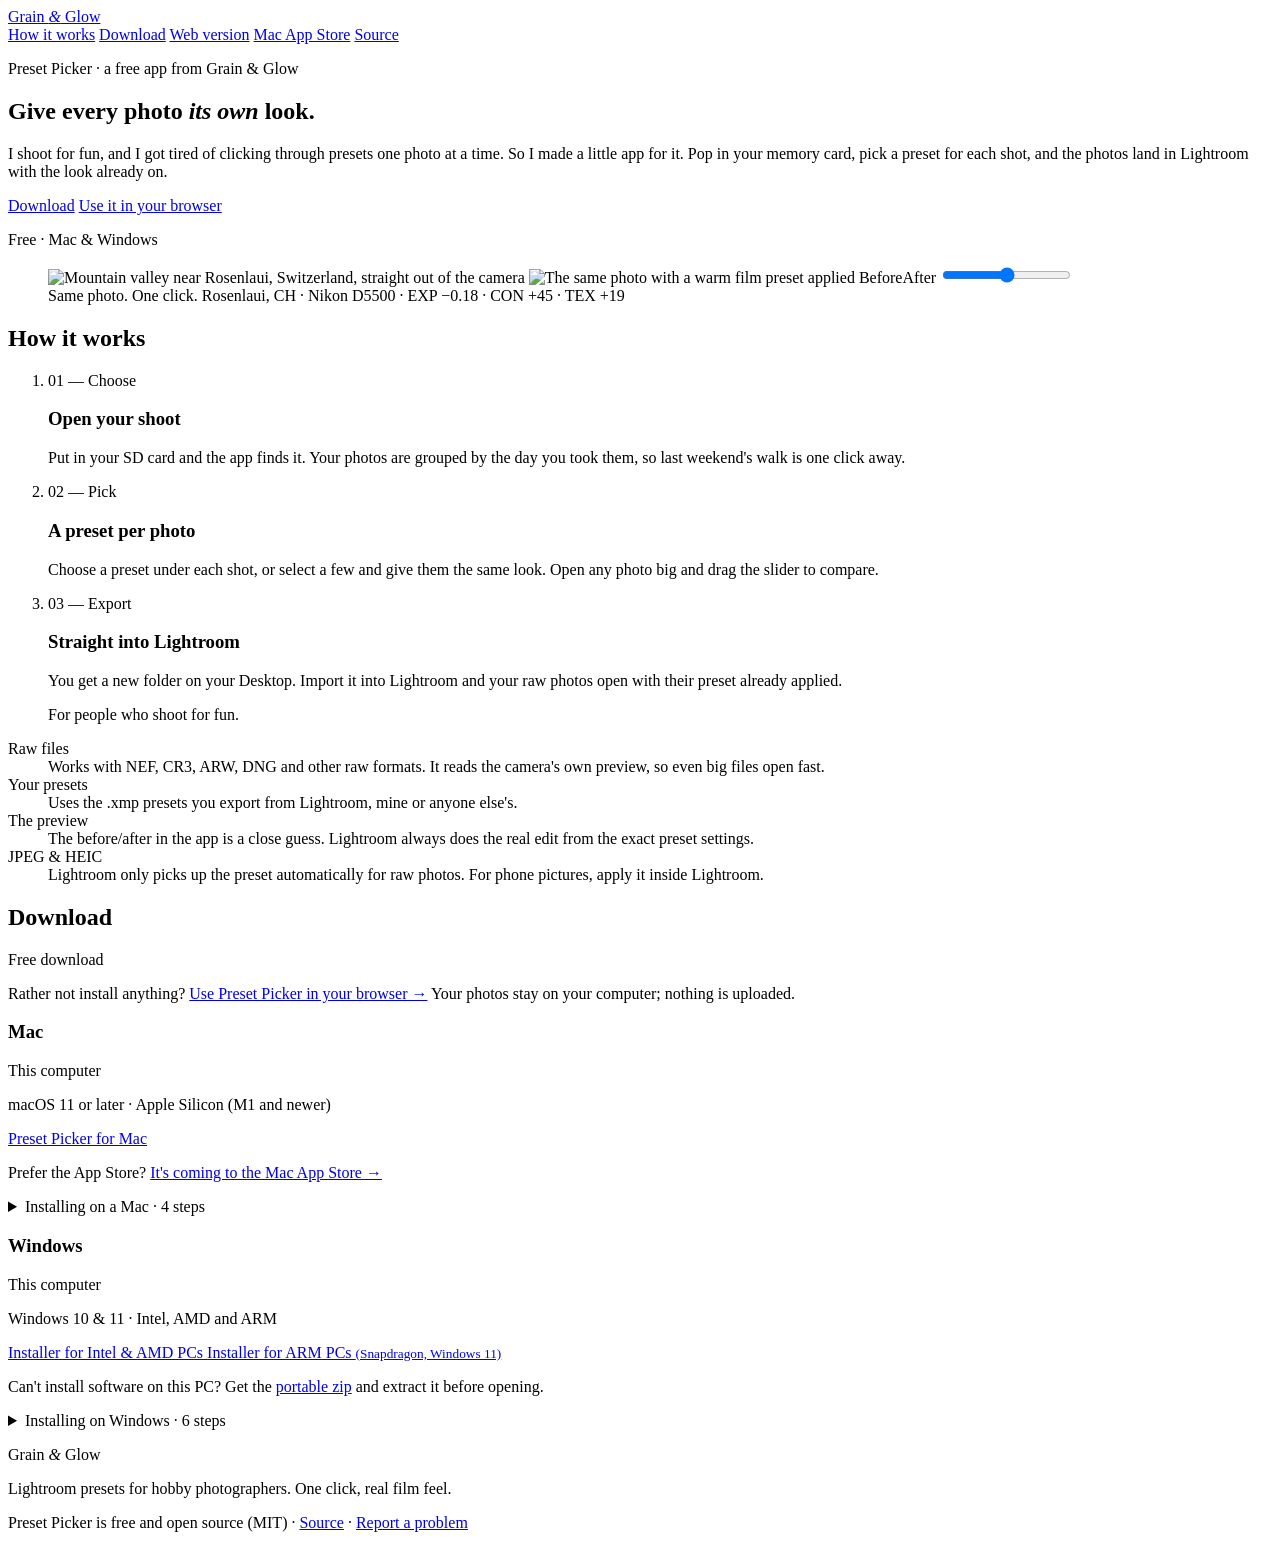
==== site/index.html @ e262a0fb "Website: Mac App Store page (coming soon) linked from the main site Co-Authored-By: Claude Opus 5.5 " ====
<!doctype html>
<html lang="en">
<head>
<meta charset="utf-8">
<meta name="viewport" content="width=device-width,initial-scale=1">
<title>Preset Picker by Grain &amp; Glow</title>
<meta name="description" content="A free app for hobby photographers: open your shoot straight off the memory card, pick a Lightroom preset for each photo, and send them to Lightroom with the look already on. Mac and Windows.">
<meta name="theme-color" content="#F3EDE2">
<link rel="icon" href="favicon.png">
<link rel="preconnect" href="https://fonts.googleapis.com">
<link rel="preconnect" href="https://fonts.gstatic.com" crossorigin>
<link href="https://fonts.googleapis.com/css2?family=Instrument+Serif:ital@0;1&family=Inter:wght@400;500;600&family=JetBrains+Mono:wght@400;500&display=swap" rel="stylesheet">
<link rel="stylesheet" href="style.css">
</head>
<body>

<header class="top">
  <a class="wordmark" href="#top">Grain <i>&amp;</i> Glow</a>
  <nav>
    <a href="#how">How it works</a>
    <a href="#download">Download</a>
    <a href="app/">Web version</a>
    <a href="mac-app-store/">Mac App Store</a>
    <a data-repo-link href="#" target="_blank" rel="noopener">Source</a>
  </nav>
</header>

<main id="top">

  <section class="hero">
    <div class="hero-text">
      <p class="label">Preset Picker · a free app from Grain &amp; Glow</p>
      <h1>Give every photo <em>its own</em> look.</h1>
      <p class="lede">I shoot for fun, and I got tired of clicking through presets one photo at a time. So I made a little app for it. Pop in your memory card, pick a preset for each shot, and the photos land in Lightroom with the look already on.</p>
      <div class="actions">
        <a class="btn" id="heroDownload" href="#download">Download</a>
        <a class="btn ghost" href="app/">Use it in your browser</a>
      </div>
      <p class="label muted" id="heroHint">Free · Mac &amp; Windows</p>
    </div>

    <figure class="print">
      <div class="compare" id="compare" style="--pos: 50%">
        <img src="img/rosenlaui-before.jpg" alt="Mountain valley near Rosenlaui, Switzerland, straight out of the camera" width="1500" height="1000">
        <img class="after" src="img/rosenlaui-after.jpg" alt="The same photo with a warm film preset applied" width="1500" height="1000">
        <span class="corner left">Before</span><span class="corner right">After</span>
        <span class="handle" aria-hidden="true"></span>
        <input type="range" min="0" max="100" value="50" aria-label="Drag to compare before and after" id="slider">
      </div>
      <figcaption>
        <span>Same photo. One click.</span>
        <span class="label">Rosenlaui, CH · Nikon D5500 · EXP −0.18 · CON +45 · TEX +19</span>
      </figcaption>
    </figure>
  </section>

  <section class="how" id="how">
    <h2>How it works</h2>
    <ol class="frames">
      <li>
        <span class="label">01 — Choose</span>
        <h3>Open your shoot</h3>
        <p>Put in your SD card and the app finds it. Your photos are grouped by the day you took them, so last weekend's walk is one click away.</p>
      </li>
      <li>
        <span class="label">02 — Pick</span>
        <h3>A preset per photo</h3>
        <p>Choose a preset under each shot, or select a few and give them the same look. Open any photo big and drag the slider to compare.</p>
      </li>
      <li>
        <span class="label">03 — Export</span>
        <h3>Straight into Lightroom</h3>
        <p>You get a new folder on your Desktop. Import it into Lightroom and your raw photos open with their preset already applied.</p>
      </li>
    </ol>
  </section>

  <section class="notes">
    <blockquote>For people who shoot for fun.</blockquote>
    <dl>
      <div><dt>Raw files</dt><dd>Works with NEF, CR3, ARW, DNG and other raw formats. It reads the camera's own preview, so even big files open fast.</dd></div>
      <div><dt>Your presets</dt><dd>Uses the .xmp presets you export from Lightroom, mine or anyone else's.</dd></div>
      <div><dt>The preview</dt><dd>The before/after in the app is a close guess. Lightroom always does the real edit from the exact preset settings.</dd></div>
      <div><dt>JPEG &amp; HEIC</dt><dd>Lightroom only picks up the preset automatically for raw photos. For phone pictures, apply it inside Lightroom.</dd></div>
    </dl>
  </section>

  <section class="download" id="download">
    <h2>Download</h2>
    <p class="label muted" id="version">Free download</p>
    <p class="webnote">Rather not install anything? <a href="app/">Use Preset Picker in your browser →</a> Your photos stay on your computer; nothing is uploaded.</p>

    <div class="platforms">
      <article class="platform" id="dl-mac">
        <header>
          <h3>Mac</h3>
          <span class="here label">This computer</span>
        </header>
        <p class="label muted">macOS 11 or later · Apple Silicon (M1 and newer)</p>
        <a class="file" id="mac-arm64" data-asset="PresetPicker-macOS-AppleSilicon.zip">
          <span>Preset Picker for Mac</span><span class="label size"></span>
        </a>
        <p class="small">Prefer the App Store? <a class="textlink" href="mac-app-store/">It's coming to the Mac App Store →</a></p>
        <p class="warn" id="intelMac" hidden>This Mac seems to have an Intel processor. For now the app needs a Mac with Apple Silicon, sorry.</p>
        <details>
          <summary>Installing on a Mac · 4 steps</summary>
          <ol class="guide">
            <li>
              <p>Open the download in your <b>Downloads</b> folder; it unzips by itself. Drag <b>Preset Picker</b> onto <b>Applications</b> in the sidebar.</p>
              <img class="mac" src="img/install/mac-1-finder.png" width="680" height="410" loading="lazy" alt="Finder showing the Preset Picker app next to the downloaded zip in Downloads">
            </li>
            <li>
              <p>Open Preset Picker. The first time, macOS stops it because the app isn't notarised by Apple yet. Click <b>Done</b> (not Move to Trash).</p>
              <img class="mac" src="img/install/mac-2-blocked.png" width="680" height="410" loading="lazy" alt="macOS dialog: Preset Picker Not Opened, with Move to Trash and Done buttons">
            </li>
            <li id="mac-step-3">
              <p>Open <b>System Settings → Privacy &amp; Security</b>. Scroll all the way down to <b>Security</b> and click <b>Open Anyway</b> next to "Preset Picker was blocked", then confirm with your password or Touch ID.</p>
              <img class="mac" src="img/install/mac-3-privacy.png" width="723" height="625" loading="lazy" alt="System Settings with Privacy &amp; Security selected; the Open Anyway button is further down this page">
            </li>
            <li>
              <p>That's it: Preset Picker opens, and from now on it starts normally. Click <b>Allow</b> when it asks to see your memory card or Desktop.</p>
            </li>
          </ol>
        </details>
      </article>

      <article class="platform" id="dl-win">
        <header>
          <h3>Windows</h3>
          <span class="here label">This computer</span>
        </header>
        <p class="label muted">Windows 10 &amp; 11 · Intel, AMD and ARM</p>
        <a class="file" id="win-x64" data-asset="PresetPicker-Setup-x64.exe">
          <span>Installer for Intel &amp; AMD PCs</span><span class="label size"></span>
        </a>
        <a class="file" id="win-arm64" data-asset="PresetPicker-Setup-x64.exe">
          <span>Installer for ARM PCs <small>(Snapdragon, Windows 11)</small></span><span class="label size"></span>
        </a>
        <p class="small">Can't install software on this PC? Get the <a data-asset="PresetPicker-Windows-x64.zip">portable zip</a> and extract it before opening.</p>
        <details>
          <summary>Installing on Windows · 6 steps</summary>
          <ol class="guide">
            <li>
              <p>Open <b>PresetPicker-Setup-x64.exe</b> from your Downloads. If a blue box says "Windows protected your PC", click <b>More info</b>, then <b>Run anyway</b>. That's only because the app isn't code-signed yet.</p>
            </li>
            <li>
              <p>Choose <b>Install for me only</b>. That way you don't need an admin password.</p>
              <img src="img/install/win-1-install-mode.png" width="358" height="264" loading="lazy" alt="Select install mode dialog with 'Install for me only (recommended)' highlighted">
            </li>
            <li>
              <p>Keep the suggested folder and click <b>Next</b>.</p>
              <img src="img/install/win-2-destination.png" width="600" height="468" loading="lazy" alt="Select Destination Location page of the Preset Picker setup">
            </li>
            <li>
              <p>Tick <b>Create a desktop shortcut</b> if you'd like one, then click <b>Next</b>.</p>
              <img src="img/install/win-3-tasks.png" width="600" height="468" loading="lazy" alt="Select Additional Tasks page with the desktop shortcut option">
            </li>
            <li>
              <p>Click <b>Install</b>. It takes a few seconds.</p>
              <img src="img/install/win-4-ready.png" width="600" height="468" loading="lazy" alt="Ready to Install page">
            </li>
            <li>
              <p>Leave <b>Launch Preset Picker</b> ticked and click <b>Finish</b>. From now on you'll find it in the Start menu.</p>
              <img src="img/install/win-5-finished.png" width="600" height="468" loading="lazy" alt="Setup finished page with Launch Preset Picker ticked">
            </li>
          </ol>
          <p class="small">On an ARM PC it's the same installer; Windows 11 runs it for you. To remove the app, go to Settings → Apps.</p>
        </details>
      </article>
    </div>
  </section>

</main>

<footer class="foot">
  <p class="wordmark small">Grain <i>&amp;</i> Glow</p>
  <p>Lightroom presets for hobby photographers. One click, real film feel.</p>
  <p class="label muted">Preset Picker is free and open source (MIT) ·
    <a data-repo-link href="#" target="_blank" rel="noopener">Source</a> ·
    <a data-repo-link data-path="/issues" href="#" target="_blank" rel="noopener">Report a problem</a></p>
</footer>

<script src="main.js"></script>
</body>
</html>
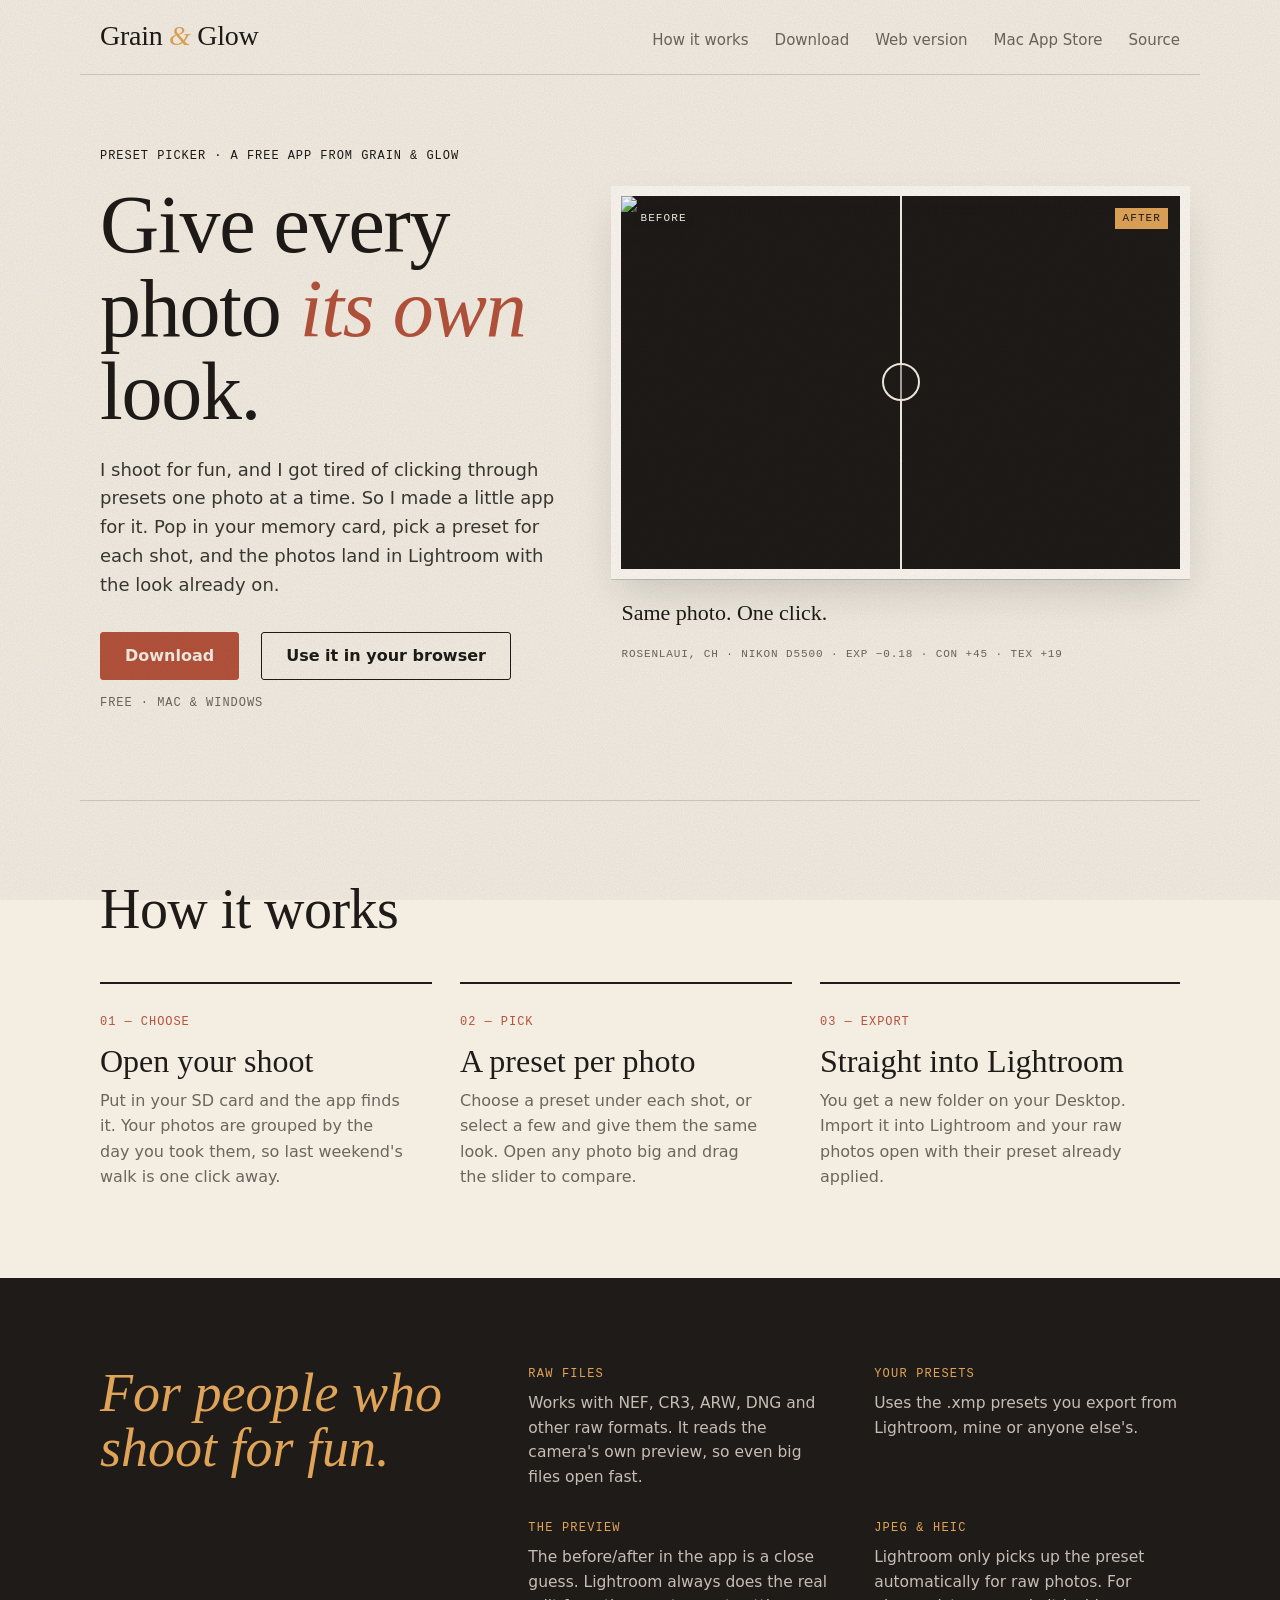
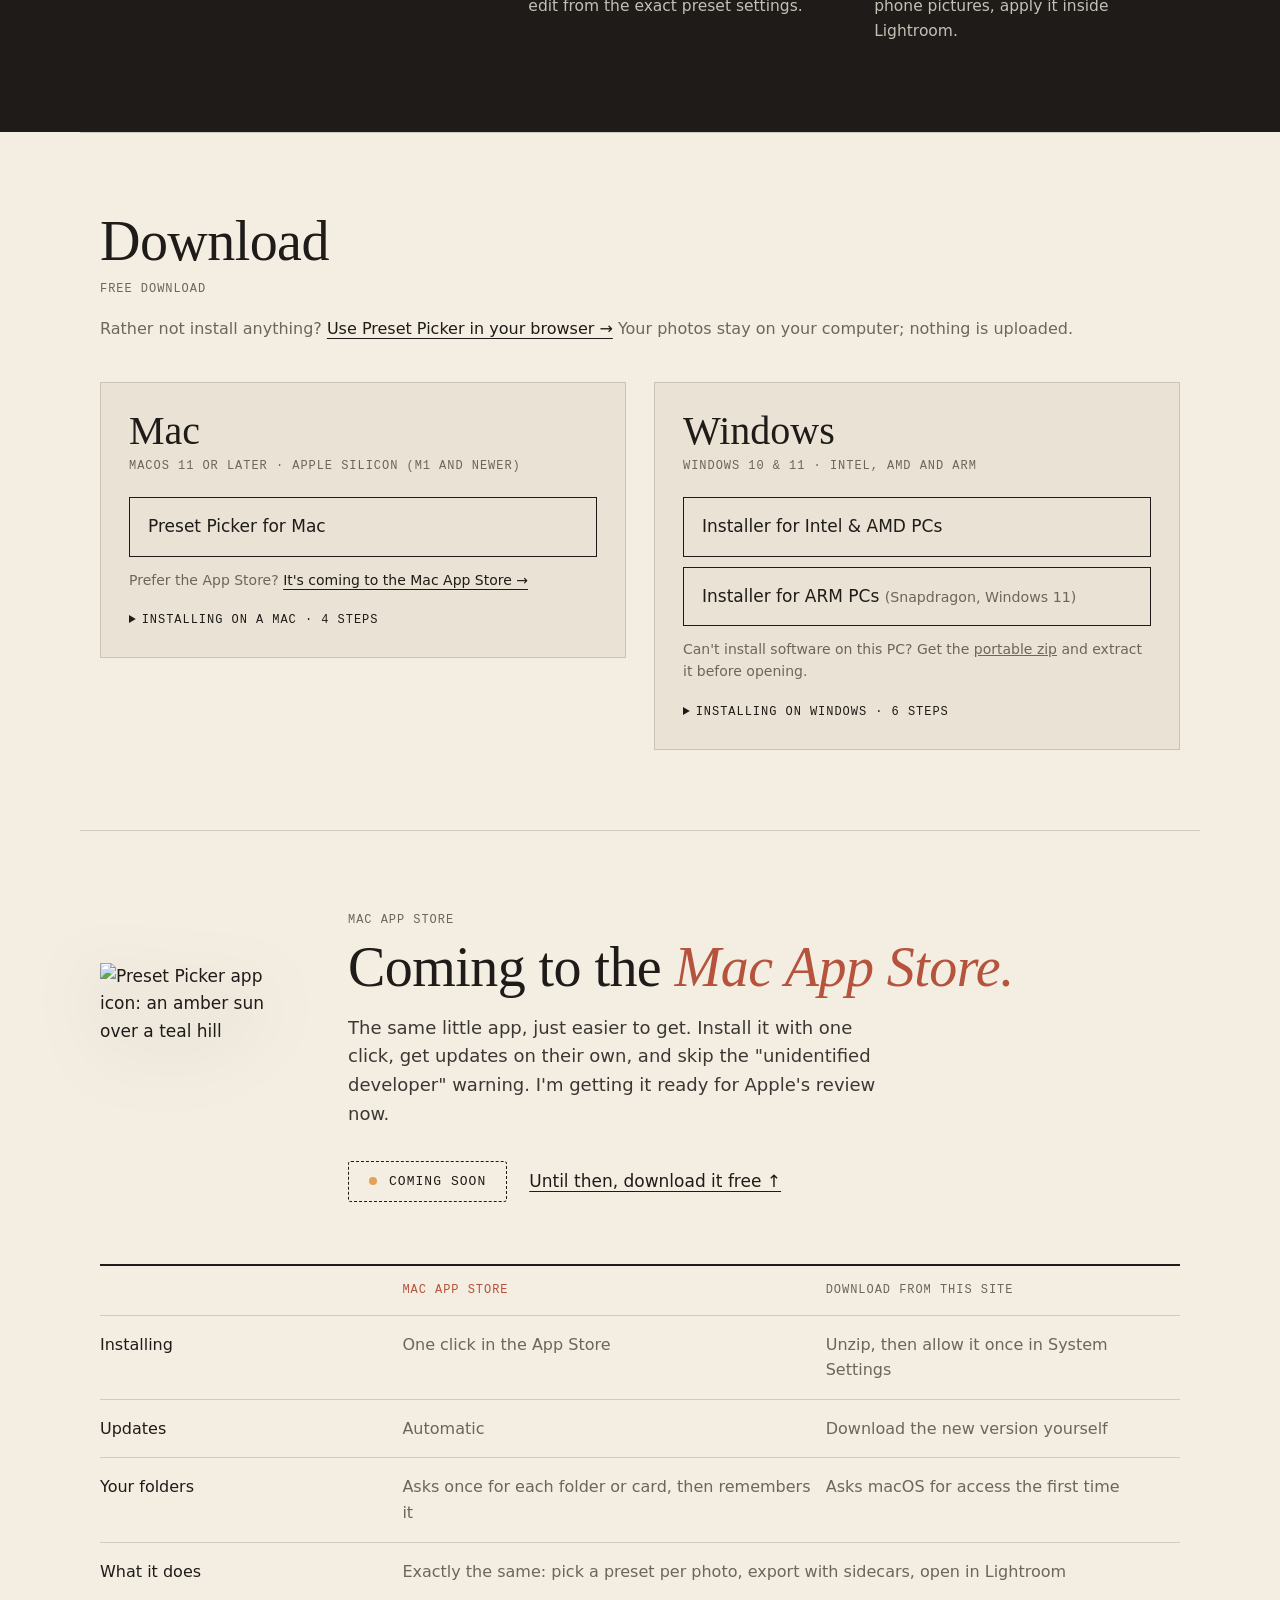
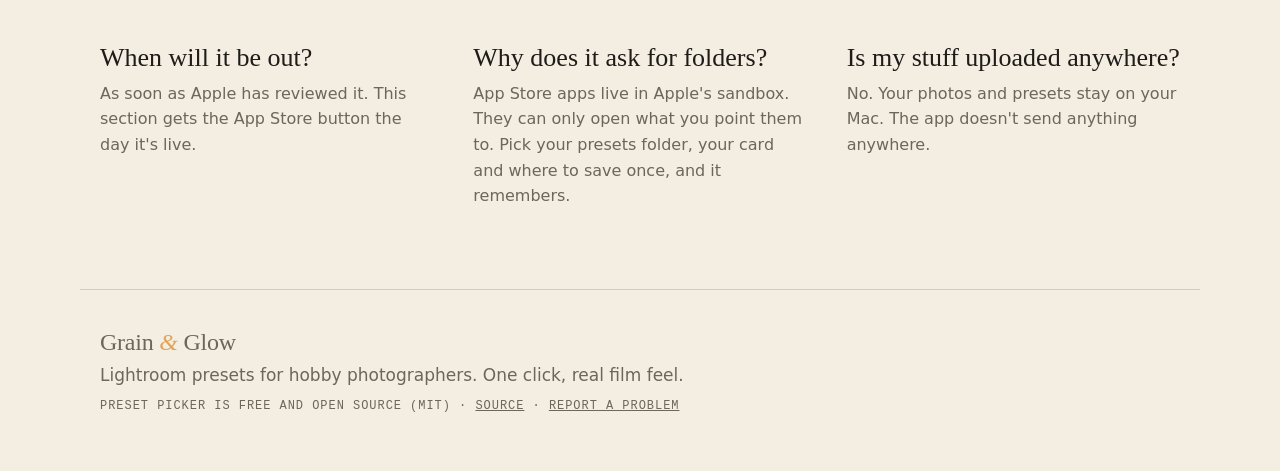
==== commit 601a2748: "Website: merge the Mac App Store page into the main page The old /mac-app-store/ address now redirec" ====
--- a/site/index.html
+++ b/site/index.html
@@ -20,7 +20,7 @@
     <a href="#how">How it works</a>
     <a href="#download">Download</a>
     <a href="app/">Web version</a>
-    <a href="mac-app-store/">Mac App Store</a>
+    <a href="#app-store">Mac App Store</a>
     <a data-repo-link href="#" target="_blank" rel="noopener">Source</a>
   </nav>
 </header>
@@ -100,7 +100,7 @@
         <a class="file" id="mac-arm64" data-asset="PresetPicker-macOS-AppleSilicon.zip">
           <span>Preset Picker for Mac</span><span class="label size"></span>
         </a>
-        <p class="small">Prefer the App Store? <a class="textlink" href="mac-app-store/">It's coming to the Mac App Store →</a></p>
+        <p class="small">Prefer the App Store? <a class="textlink" href="#app-store">It's coming to the Mac App Store →</a></p>
         <p class="warn" id="intelMac" hidden>This Mac seems to have an Intel processor. For now the app needs a Mac with Apple Silicon, sorry.</p>
         <details>
           <summary>Installing on a Mac · 4 steps</summary>
@@ -170,6 +170,39 @@
     </div>
   </section>
 
+  <section class="app-store" id="app-store">
+    <div class="store-head">
+      <img class="store-icon" src="icon.png" width="512" height="512" loading="lazy" alt="Preset Picker app icon: an amber sun over a teal hill">
+      <div>
+        <p class="label muted">Mac App Store</p>
+        <h2>Coming to the <em>Mac App Store.</em></h2>
+        <p class="lede">The same little app, just easier to get. Install it with one click, get updates on their own, and skip the "unidentified developer" warning. I'm getting it ready for Apple's review now.</p>
+        <div class="actions">
+          <span class="soon">Coming soon</span>
+          <a class="textlink" href="#download">Until then, download it free ↑</a>
+        </div>
+      </div>
+    </div>
+
+    <table class="compare-table">
+      <thead>
+        <tr><th></th><th class="store">Mac App Store</th><th>Download from this site</th></tr>
+      </thead>
+      <tbody>
+        <tr><th>Installing</th><td>One click in the App Store</td><td>Unzip, then allow it once in System Settings</td></tr>
+        <tr><th>Updates</th><td>Automatic</td><td>Download the new version yourself</td></tr>
+        <tr><th>Your folders</th><td>Asks once for each folder or card, then remembers it</td><td>Asks macOS for access the first time</td></tr>
+        <tr><th>What it does</th><td colspan="2">Exactly the same: pick a preset per photo, export with sidecars, open in Lightroom</td></tr>
+      </tbody>
+    </table>
+
+    <dl class="store-faq">
+      <div><dt>When will it be out?</dt><dd>As soon as Apple has reviewed it. This section gets the App Store button the day it's live.</dd></div>
+      <div><dt>Why does it ask for folders?</dt><dd>App Store apps live in Apple's sandbox. They can only open what you point them to. Pick your presets folder, your card and where to save once, and it remembers.</dd></div>
+      <div><dt>Is my stuff uploaded anywhere?</dt><dd>No. Your photos and presets stay on your Mac. The app doesn't send anything anywhere.</dd></div>
+    </dl>
+  </section>
+
 </main>
 
 <footer class="foot">
--- a/site/style.css
+++ b/site/style.css
@@ -0,0 +1,219 @@
+/* Grain & Glow brand: charcoal, film cream, amber, faded teal, rust.
+   Instrument Serif for headlines, Inter for text, JetBrains Mono for settings labels. */
+:root {
+  --charcoal: #1E1B18;
+  --cream: #F3EDE2;
+  --amber: #E0A458;
+  --teal: #5B8A8C;
+  --rust: #B5533C;
+
+  --paper: var(--cream);
+  --paper-2: #EAE2D4;
+  --ink: var(--charcoal);
+  --muted: #6E655C;
+  --rule: rgba(30, 27, 24, .16);
+
+  --serif: "Instrument Serif", Georgia, "Times New Roman", serif;
+  --sans: Inter, -apple-system, "Segoe UI", system-ui, sans-serif;
+  --mono: "JetBrains Mono", ui-monospace, SFMono-Regular, Menlo, Consolas, monospace;
+  --wrap: 1120px;
+}
+@media (prefers-color-scheme: dark) {
+  :root {
+    --paper: var(--charcoal);
+    --paper-2: #282420;
+    --ink: var(--cream);
+    --muted: #A99F93;
+    --rule: rgba(243, 237, 226, .16);
+  }
+}
+
+* { box-sizing: border-box; }
+html { scroll-behavior: smooth; }
+body {
+  margin: 0; background: var(--paper); color: var(--ink);
+  font: 17px/1.6 var(--sans); -webkit-font-smoothing: antialiased; overflow-x: hidden;
+}
+/* Film grain over everything, very faint. */
+body::after {
+  content: ""; position: fixed; inset: 0; pointer-events: none; z-index: 50; opacity: .07;
+  background-image: url("data:image/svg+xml,%3Csvg xmlns='http://www.w3.org/2000/svg' width='180' height='180'%3E%3Cfilter id='n'%3E%3CfeTurbulence type='fractalNoise' baseFrequency='.9' numOctaves='2' stitchTiles='stitch'/%3E%3CfeColorMatrix values='0 0 0 0 0 0 0 0 0 0 0 0 0 0 0 0 0 0 1 0'/%3E%3C/filter%3E%3Crect width='100%25' height='100%25' filter='url(%23n)'/%3E%3C/svg%3E");
+}
+@media (prefers-color-scheme: dark) { body::after { opacity: .12; mix-blend-mode: screen; } }
+
+a { color: inherit; }
+h1, h2, h3 { font-family: var(--serif); font-weight: 400; margin: 0; line-height: 1.02; }
+h1 em, h2 em { font-style: italic; color: var(--rust); }
+p { margin: 0; }
+.label {
+  font: 500 12px/1.5 var(--mono); letter-spacing: .08em; text-transform: uppercase;
+}
+.muted { color: var(--muted); }
+.small { font-size: 14px; color: var(--muted); }
+
+/* Header */
+.top {
+  max-width: var(--wrap); margin: 0 auto; padding: 22px 20px; display: flex; align-items: baseline;
+  justify-content: space-between; gap: 20px; border-bottom: 1px solid var(--rule);
+}
+.wordmark { font: 28px/1 var(--serif); text-decoration: none; letter-spacing: -.01em; }
+.wordmark i { color: var(--amber); }
+.wordmark.small { font-size: 24px; }
+.top nav { display: flex; gap: 26px; font-size: 15px; }
+.top nav a { text-decoration: none; color: var(--muted); }
+.top nav a:hover { color: var(--ink); }
+
+/* Buttons */
+.btn {
+  display: inline-block; background: var(--rust); color: var(--cream); text-decoration: none;
+  font: 600 16px/1 var(--sans); padding: 15px 24px; border-radius: 3px; border: 1px solid var(--rust);
+  transition: background .15s;
+}
+.btn:hover { background: #9E4632; }
+.btn.ghost { background: transparent; color: var(--ink); border-color: var(--ink); }
+.btn.ghost:hover { background: var(--ink); color: var(--paper); }
+.textlink { color: var(--ink); font-weight: 500; text-underline-offset: 4px; text-decoration-thickness: 1px; }
+
+/* Hero */
+.hero {
+  max-width: var(--wrap); margin: 0 auto; padding: 72px 20px 88px;
+  display: grid; grid-template-columns: 5fr 6fr; gap: 56px; align-items: center;
+}
+.hero h1 { font-size: clamp(48px, 6.4vw, 84px); letter-spacing: -.015em; margin: 18px 0 22px; }
+.lede { font-size: 18px; max-width: 30em; color: var(--ink); opacity: .86; }
+.actions { display: flex; align-items: center; gap: 22px; margin: 32px 0 14px; flex-wrap: wrap; }
+
+/* The print: photo with a thin paper border, like a contact print */
+.print { margin: 0; }
+.compare {
+  position: relative; aspect-ratio: 3 / 2; overflow: hidden; background: var(--charcoal);
+  outline: 10px solid #FBF7F0; box-shadow: 0 1px 0 10px var(--rule), 0 18px 40px rgba(30,27,24,.18);
+  user-select: none; touch-action: pan-y;
+}
+@media (prefers-color-scheme: dark) { .compare { outline-color: #2B2622; box-shadow: 0 18px 40px rgba(0,0,0,.5); } }
+.compare img { position: absolute; inset: 0; width: 100%; height: 100%; object-fit: cover; display: block; }
+.compare .after { clip-path: inset(0 0 0 var(--pos)); }
+.handle { position: absolute; top: 0; bottom: 0; left: var(--pos); width: 2px; background: var(--cream); transform: translateX(-1px); }
+.handle::after {
+  content: ""; position: absolute; top: 50%; left: 50%; width: 34px; height: 34px; transform: translate(-50%, -50%);
+  border-radius: 50%; border: 2px solid var(--cream); background: rgba(30,27,24,.35);
+}
+.compare input {
+  position: absolute; inset: 0; width: 100%; height: 100%; margin: 0; opacity: 0; cursor: ew-resize;
+}
+.corner {
+  position: absolute; top: 12px; font: 500 11px/1 var(--mono); letter-spacing: .1em; text-transform: uppercase;
+  color: var(--cream); background: rgba(30,27,24,.55); padding: 5px 7px;
+}
+.corner.left { left: 12px; } .corner.right { right: 12px; color: var(--charcoal); background: var(--amber); }
+.print figcaption {
+  display: flex; justify-content: space-between; gap: 16px; flex-wrap: wrap; margin-top: 26px;
+  font-family: var(--serif); font-size: 22px;
+}
+.print figcaption .label { font-size: 11px; color: var(--muted); align-self: center; }
+
+/* Sections */
+section h2 { font-size: clamp(36px, 4.6vw, 56px); letter-spacing: -.01em; }
+.how, .download { max-width: var(--wrap); margin: 0 auto; padding: 80px 20px; border-top: 1px solid var(--rule); }
+.frames { list-style: none; padding: 0; margin: 44px 0 0; display: grid; grid-template-columns: repeat(3, 1fr); gap: 0; }
+.frames li { padding: 22px 28px 8px 0; border-top: 2px solid var(--ink); margin-right: 28px; }
+.frames li:last-child { margin-right: 0; }
+.frames .label { color: var(--rust); }
+.frames h3 { font-size: 32px; margin: 12px 0 10px; }
+.frames p { color: var(--muted); font-size: 16px; }
+
+/* Dark band with notes */
+.notes {
+  background: var(--charcoal); color: var(--cream);
+  padding: 88px max(20px, calc((100vw - var(--wrap)) / 2 + 20px));
+  display: grid; grid-template-columns: 4fr 7fr; gap: 56px; align-items: start;
+}
+.notes blockquote { margin: 0; font: italic 54px/1.02 var(--serif); color: var(--amber); }
+.notes dl { margin: 0; display: grid; grid-template-columns: 1fr 1fr; gap: 30px 40px; }
+.notes dt { font: 500 12px/1.4 var(--mono); letter-spacing: .1em; text-transform: uppercase; color: var(--amber); margin-bottom: 8px; }
+.notes dd { margin: 0; color: rgba(243,237,226,.78); font-size: 15.5px; }
+@media (prefers-color-scheme: dark) { .notes { background: #141210; } }
+
+/* Downloads */
+.download > .label { margin-top: 10px; }
+.webnote { margin-top: 18px; color: var(--muted); font-size: 16px; }
+.webnote a { color: var(--ink); font-weight: 500; text-underline-offset: 4px; text-decoration-thickness: 1px; }
+.platforms { display: grid; grid-template-columns: 1fr 1fr; gap: 28px; margin-top: 40px; align-items: start; }
+.platform { border: 1px solid var(--rule); padding: 28px; background: var(--paper-2); }
+.platform header { display: flex; justify-content: space-between; align-items: baseline; }
+.platform h3 { font-size: 40px; }
+.here { display: none; color: var(--teal); }
+.platform.mine { border-color: var(--ink); }
+.platform.mine .here { display: inline; }
+.platform > .label { margin: 6px 0 22px; }
+.file {
+  display: flex; justify-content: space-between; align-items: center; gap: 16px; text-decoration: none;
+  padding: 15px 18px; margin-bottom: 10px; border: 1px solid var(--ink); font-weight: 500;
+  transition: background .15s, color .15s;
+}
+.file small { font-weight: 400; color: var(--muted); }
+.file:hover { background: var(--ink); color: var(--paper); }
+.file:hover small, .file:hover .size { color: inherit; }
+.file .size { color: var(--muted); font-size: 11px; white-space: nowrap; }
+.file.pick { background: var(--rust); border-color: var(--rust); color: var(--cream); }
+.file.pick small, .file.pick .size { color: rgba(243,237,226,.8); }
+.file.pick:hover { background: #9E4632; }
+.disabled { opacity: .45; pointer-events: none; }
+.platform .small { margin-top: 12px; }
+.warn { color: var(--rust); font-size: 15px; margin-top: 12px; }
+details { margin-top: 20px; font-size: 15px; }
+summary { cursor: pointer; font: 500 12px/1.5 var(--mono); letter-spacing: .08em; text-transform: uppercase; }
+details ol { margin: 12px 0 0; padding-left: 20px; color: var(--muted); }
+details li { margin-bottom: 6px; }
+/* Step-by-step install guides with real screenshots */
+.guide { list-style: none; padding: 0; counter-reset: step; }
+.guide li { counter-increment: step; padding: 16px 0 18px; border-top: 1px solid var(--rule); margin: 0; }
+.guide li p { color: var(--ink); }
+.guide li p::before {
+  content: counter(step, decimal-leading-zero); font: 500 12px/1 var(--mono); color: var(--rust);
+  letter-spacing: .06em; margin-right: 10px;
+}
+.guide img {
+  display: block; max-width: 100%; height: auto; margin-top: 12px;
+  border: 1px solid var(--rule); box-shadow: 0 6px 18px rgba(30,27,24,.12);
+}
+details > .small { margin-top: 4px; }
+.guide img.mac { border: 0; box-shadow: none; filter: drop-shadow(0 6px 14px rgba(30,27,24,.18)); }
+
+/* Mac App Store (coming soon) */
+.app-store { max-width: var(--wrap); margin: 0 auto; padding: 80px 20px; border-top: 1px solid var(--rule); }
+.store-head { display: grid; grid-template-columns: 200px 1fr; gap: 48px; align-items: center; }
+.store-icon { width: 100%; height: auto; filter: drop-shadow(0 18px 32px rgba(30,27,24,.25)); }
+.app-store h2 { margin: 10px 0 18px; }
+.soon {
+  display: inline-flex; align-items: center; gap: 12px; padding: 13px 20px; border-radius: 3px;
+  border: 1px dashed var(--ink); font: 500 13px/1 var(--mono); letter-spacing: .08em; text-transform: uppercase;
+}
+.soon::before { content: ""; width: 8px; height: 8px; border-radius: 50%; background: var(--amber); }
+.compare-table { width: 100%; border-collapse: collapse; margin-top: 48px; font-size: 16px; }
+.compare-table th, .compare-table td { text-align: left; padding: 16px 12px 16px 0; border-top: 1px solid var(--rule); vertical-align: top; }
+.compare-table thead th { border-top: 2px solid var(--ink); font: 500 12px/1.4 var(--mono); letter-spacing: .08em; text-transform: uppercase; color: var(--muted); }
+.compare-table thead th.store { color: var(--rust); }
+.compare-table tbody th { font-weight: 500; width: 28%; }
+.compare-table td { color: var(--muted); }
+.store-faq { margin: 44px 0 0; display: grid; grid-template-columns: repeat(3, 1fr); gap: 30px 40px; }
+.store-faq dt { font-family: var(--serif); font-size: 26px; line-height: 1.1; margin-bottom: 8px; }
+.store-faq dd { margin: 0; color: var(--muted); font-size: 16px; }
+
+/* Footer */
+.foot { max-width: var(--wrap); margin: 0 auto; padding: 40px 20px 56px; display: grid; gap: 8px; border-top: 1px solid var(--rule); }
+.foot p:not(.label) { color: var(--muted); }
+
+@media (max-width: 880px) {
+  .hero { grid-template-columns: 1fr; padding-top: 44px; gap: 48px; }
+  .frames, .platforms { grid-template-columns: 1fr; }
+  .frames li { margin-right: 0; margin-bottom: 18px; }
+  .notes { grid-template-columns: 1fr; gap: 36px; }
+  .notes dl { grid-template-columns: 1fr; }
+  .top nav a:not([href="#download"]):not([href="app/"]) { display: none; }
+  .store-head { grid-template-columns: 1fr; gap: 28px; }
+  .store-icon { width: 120px; }
+  .store-faq { grid-template-columns: 1fr; }
+  .compare-table { font-size: 15px; }
+  .compare-table tbody th { width: 34%; }
+}
